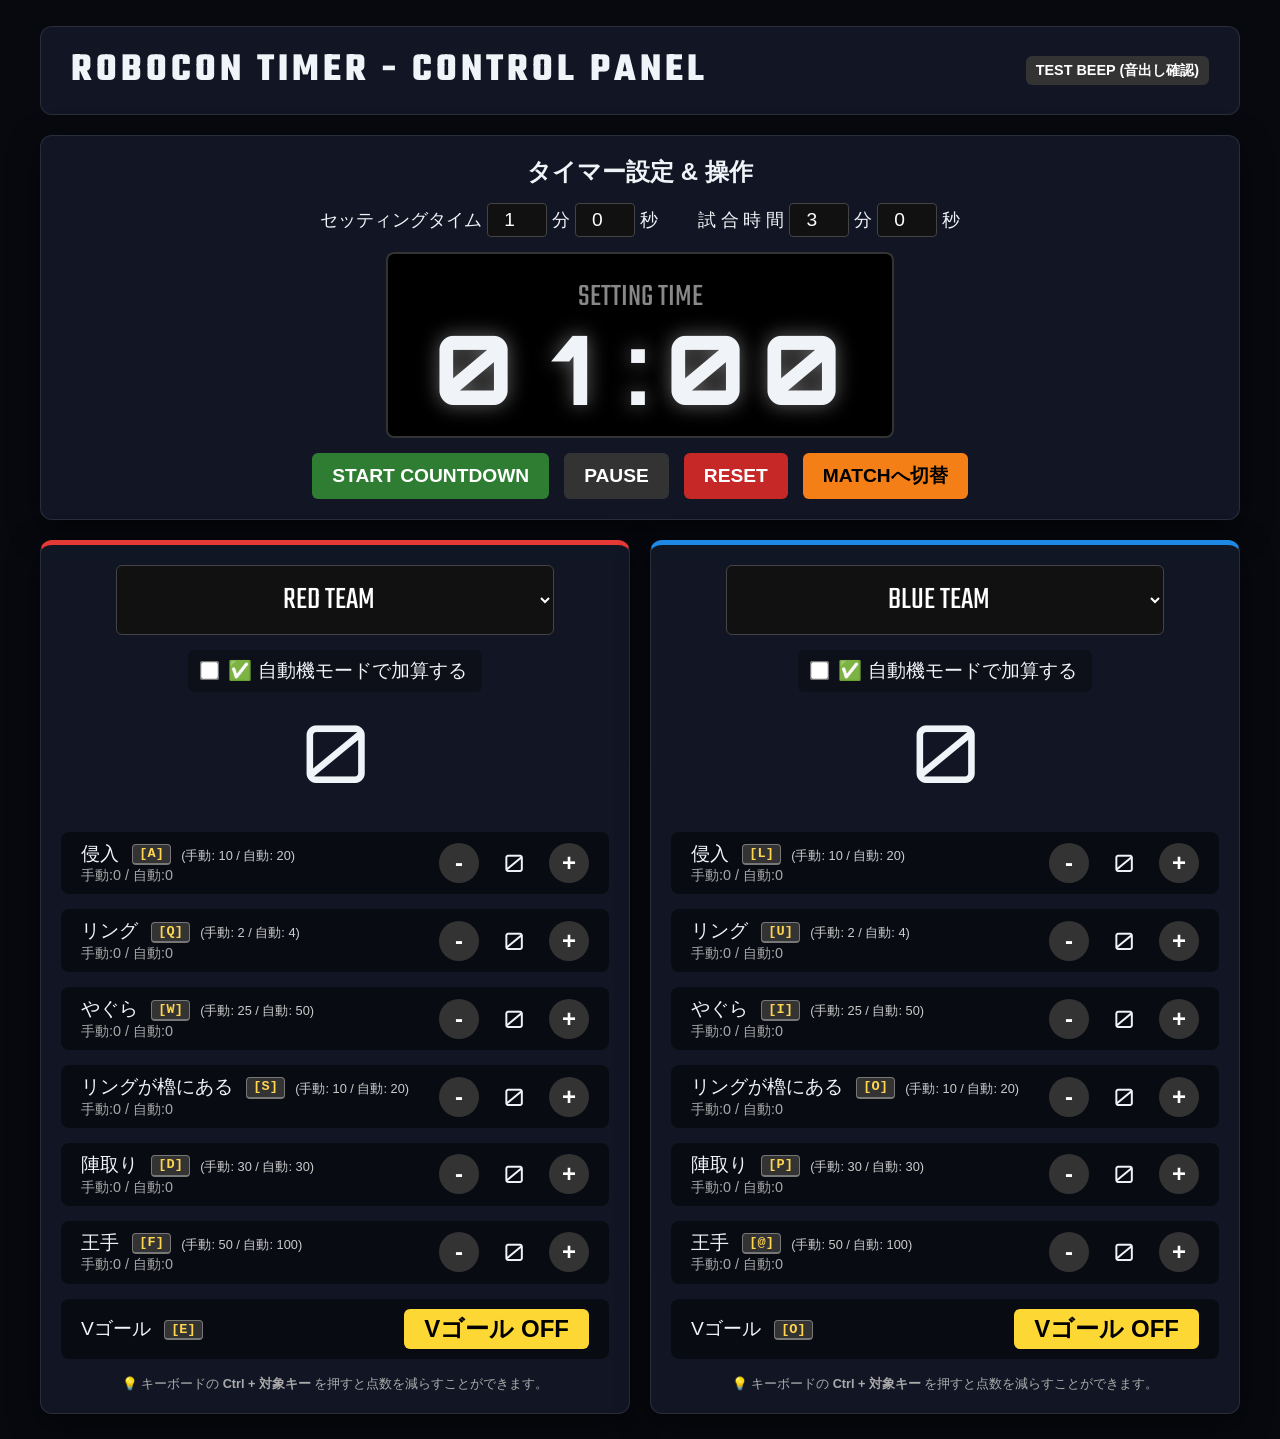
==== index.html @ b4f558af "first commit" ====
<!DOCTYPE html>
<html lang="ja">
<head>
    <meta charset="UTF-8">
    <meta name="viewport" content="width=device-width, initial-scale=1.0">
    <title>コントロールメイン | ロボコン用タイマー</title>
    <link rel="stylesheet" href="css/style.css">
    <link href="https://fonts.googleapis.com/css2?family=Teko:wght@400;600&family=Orbitron:wght@600;800&display=swap" rel="stylesheet">
</head>
<body class="control-mode">
    <div class="control-container">
        <header class="control-header">
            <h1>ROBOCON TIMER - CONTROL PANEL</h1>
            <div class="audio-loader">
                <button id="test-audio" class="btn small">TEST BEEP (音出し確認)</button>
            </div>
        </header>

        <section class="timer-controls panel">
            <h2>タイマー設定 & 操作</h2>
            <div class="settings">
                <div>
                    <label>セッティングタイム</label>
                    <input type="number" id="setting-min" value="1" min="0" max="99" class="input-time"> 分
                    <input type="number" id="setting-sec" value="0" min="0" max="59" class="input-time"> 秒
                </div>
                <div>
                    <label>試 合 時 間</label>
                    <input type="number" id="match-min" value="3" min="0" max="99" class="input-time"> 分
                    <input type="number" id="match-sec" value="0" min="0" max="59" class="input-time"> 秒
                </div>
            </div>
            <div class="main-display">
                <div class="phase-display" id="ctrl-phase">SETTINGTIME</div>
                <div class="time-display" id="ctrl-time">01:00</div>
            </div>
            <div class="action-buttons">
                <button id="btn-start" class="btn primary">START COUNTDOWN</button>
                <button id="btn-pause" class="btn">PAUSE</button>
                <button id="btn-reset" class="btn danger">RESET</button>
                <button id="btn-switch-match" class="btn warning">MATCHへ切替</button>
            </div>
        </section>

        <section class="score-controls">
            <!-- 赤チーム操作 -->
            <div class="team-control-panel red-panel panel">
                <select id="team-red-select" class="team-select"></select>
                
                <div class="team-mode-toggle" style="margin-top: 10px; background: rgba(0,0,0,0.3); padding: 8px 15px; border-radius: 6px;">
                    <label style="font-size: 1.2rem; cursor: pointer; display: flex; align-items: center;">
                        <input type="checkbox" id="chk-red-auto" style="transform: scale(1.5); margin-right: 12px; cursor: pointer;">
                        ✅ 自動機モードで加算する
                    </label>
                </div>
                
                <div class="total-score" id="ctrl-score-red">0</div>
                
                <div class="score-breakdown" id="red-breakdown">
                    <!-- JSによる動的生成 -->
                </div>
                
                <div class="key-hints" id="red-hints">
                    <!-- JSによる動的生成 -->
                </div>
            </div>

            <!-- 青チーム操作 -->
            <div class="team-control-panel blue-panel panel">
                <select id="team-blue-select" class="team-select"></select>
                
                <div class="team-mode-toggle" style="margin-top: 10px; background: rgba(0,0,0,0.3); padding: 8px 15px; border-radius: 6px;">
                    <label style="font-size: 1.2rem; cursor: pointer; display: flex; align-items: center;">
                        <input type="checkbox" id="chk-blue-auto" style="transform: scale(1.5); margin-right: 12px; cursor: pointer;">
                        ✅ 自動機モードで加算する
                    </label>
                </div>
                
                <div class="total-score" id="ctrl-score-blue">0</div>
                
                <div class="score-breakdown" id="blue-breakdown">
                    <!-- JSによる動的生成 -->
                </div>
                
                <div class="key-hints" id="blue-hints">
                    <!-- JSによる動的生成 -->
                </div>
            </div>
        </section>
        

    </div>
    <script src="js/control.js"></script>
</body>
</html>
---- css/style.css ----
/* Reset & Global */
* {
    box-sizing: border-box;
    margin: 0;
    padding: 0;
}

:root {
    --bg-dark: #07090f;
    --text-white: #f0f4f8;
    --red-team: #e53935;
    --red-team-glow: rgba(229, 57, 53, 0.6);
    --blue-team: #1e88e5;
    --blue-team-glow: rgba(30, 136, 229, 0.6);
    --yellow-alert: #fdd835;
    --yellow-glow: rgba(253, 216, 53, 0.6);
    --panel-bg: rgba(20, 25, 40, 0.85);
    --panel-border: rgba(255, 255, 255, 0.1);
    
    font-family: 'Teko', sans-serif;
}

body.capture-mode {
    background-color: var(--bg-dark);
    color: var(--text-white);
    overflow: hidden; /* OBSスクリーン用にはみ出し禁止 */
}

body.control-mode {
    background-color: var(--bg-dark);
    color: var(--text-white);
    overflow-x: hidden;
    overflow-y: auto; /* フルスクリーンや狭い画面でもコントロール操作に支障が出ないようスクロールを許可 */
}

/* =========================================
   キャプチャ画面 (OBS) スタイル
   ========================================= */
.capture-mode {
    display: flex;
    justify-content: center;
    align-items: center;
    height: 100vh;
    width: 100vw;
}

.screen-container {
    display: flex;
    flex-direction: column;
    width: 100%;
    height: 100%;
}

.timer-section {
    flex: 1; /* 上半分 50% */
    display: flex;
    flex-direction: column;
    justify-content: center;
    align-items: center;
    background: radial-gradient(circle at center, #111520 0%, #040508 100%);
    border-bottom: 4px solid var(--panel-border);
    transition: background-color 0.5s ease;
}

/* 背景は変更せず元のグラデーションを維持するため削除（必要に応じて微量の赤みなどを出しても良し） */

.timer-section.timeup .time-display {
    color: var(--yellow-alert);
    text-shadow: 0 0 20px var(--yellow-glow), 0 0 40px var(--yellow-alert);
    animation: flash 0.5s infinite alternate; /* 点滅を少し早くして焦燥感を演出 */
}

@keyframes flash {
    0% { opacity: 1; }
    100% { opacity: 0.7; }
}

.phase-label {
    font-size: min(4vw, 6vh);
    font-weight: 600;
    letter-spacing: 0.2em;
    color: rgba(255,255,255,0.7);
    margin-bottom: -1vh;
}

.time-display {
    font-family: 'Orbitron', sans-serif;
    font-size: min(24vw, 35vh);
    font-weight: 800;
    line-height: 1;
    text-shadow: 0 0 20px rgba(255,255,255,0.4);
    letter-spacing: 0.05em;
    transition: color 0.3s;
    font-variant-numeric: tabular-nums;
}

.score-section {
    flex: 1; /* 下半分 50% */
    display: flex;
    flex-direction: row;
    width: 100%;
}

.team-panel {
    flex: 1; /* 左右それぞれ 50% */
    display: flex;
    flex-direction: column;
    justify-content: center;
    align-items: center;
    position: relative;
    overflow: hidden;
    transition: background-color 0.5s, box-shadow 0.5s;
}

.team-red {
    background: linear-gradient(135deg, rgba(229, 57, 53, 0.15) 0%, rgba(0,0,0,0) 100%);
    border-right: 2px solid var(--panel-border);
}
.team-blue {
    background: linear-gradient(225deg, rgba(30, 136, 229, 0.15) 0%, rgba(0,0,0,0) 100%);
    border-left: 2px solid var(--panel-border);
}

.team-name {
    font-size: min(4vw, 6vh);
    font-weight: 600;
    letter-spacing: 0.15em;
    color: rgba(255,255,255,0.8);
    margin-bottom: 2vh;
}

.team-score {
    font-family: 'Orbitron', sans-serif;
    font-size: min(15vw, 30vh);
    font-weight: 800;
    line-height: 1;
    z-index: 2;
    font-variant-numeric: tabular-nums;
}

.team-red .team-score {
    color: var(--red-team);
    text-shadow: 0 0 30px var(--red-team-glow);
}
.team-blue .team-score {
    color: var(--blue-team);
    text-shadow: 0 0 30px var(--blue-team-glow);
}

/* V-GOAL Styles */
.vgoal-label {
    position: absolute;
    font-family: 'Orbitron', sans-serif;
    font-size: min(8vw, 15vh);
    font-weight: 800;
    color: var(--bg-dark);
    background: var(--yellow-alert);
    padding: 10px 40px;
    transform: rotate(-15deg) scale(0);
    opacity: 0;
    transition: all 0.5s cubic-bezier(0.175, 0.885, 0.32, 1.275);
    z-index: 10;
    box-shadow: 0 0 50px var(--yellow-glow);
}

.is-vgoal {
    background-color: var(--yellow-alert) !important;
}

.team-panel.is-vgoal::before {
    content: "";
    position: absolute;
    inset: 0;
    background: repeating-linear-gradient(
        45deg,
        rgba(0,0,0,0.1),
        rgba(0,0,0,0.1) 20px,
        rgba(0,0,0,0) 20px,
        rgba(0,0,0,0) 40px
    );
}

.team-panel.is-vgoal .team-score,
.team-panel.is-vgoal .team-name {
    color: var(--bg-dark);
    text-shadow: none;
}

.team-panel.is-vgoal .vgoal-label {
    transform: rotate(-5deg) scale(1.2);
    opacity: 1;
}

/* =========================================
   コントロール画面 スタイル
   ========================================= */
.control-mode {
    padding: 2vw; /* 余白もレスポンシブに */
    font-family: 'Helvetica Neue', Arial, sans-serif; 
    /* コントロール画面は汎用フォントも混ぜて見やすく */
}

.control-container {
    max-width: 1200px;
    margin: 0 auto;
    display: flex;
    flex-direction: column;
    gap: 20px;
}

.control-header {
    display: flex;
    justify-content: space-between;
    align-items: center;
    background: var(--panel-bg);
    padding: 15px 30px;
    border-radius: 12px;
    border: 1px solid var(--panel-border);
}

.control-header h1 {
    font-family: 'Teko', sans-serif;
    font-size: 2.5rem;
    letter-spacing: 0.1em;
}

.panel {
    background: var(--panel-bg);
    border: 1px solid var(--panel-border);
    border-radius: 12px;
    padding: 20px;
    box-shadow: 0 10px 30px rgba(0,0,0,0.5);
}

/* タイマーパネル */
.timer-controls {
    display: flex;
    flex-direction: column; /* 縦積みに戻してボタンが横移動するのを防ぐ */
    align-items: center;
    gap: 15px;
}

.settings {
    display: flex;
    gap: 40px;
    font-size: 1.1rem;
}

.input-time {
    width: 60px;
    background: #111;
    border: 1px solid #444;
    color: white;
    font-size: 1.2rem;
    padding: 5px;
    text-align: center;
    border-radius: 4px;
}

.main-display {
    text-align: center;
    background: #000;
    padding: 20px 40px;
    border-radius: 8px;
    border: 2px solid #333;
    min-width: 300px; /* カウントダウン一文字の時でも箱が潰れないようにする */
}

.main-display .phase-display {
    font-family: 'Teko', sans-serif;
    font-size: 2rem;
    color: #888;
}

.main-display .time-display {
    font-family: 'Orbitron', sans-serif;
    font-size: 6rem;
    line-height: 1;
    font-variant-numeric: tabular-nums;
}

.action-buttons {
    display: flex;
    gap: 15px;
}

.btn {
    padding: 10px 20px;
    font-size: 1.2rem;
    font-weight: bold;
    border: none;
    border-radius: 6px;
    cursor: pointer;
    transition: all 0.2s;
    background: #333;
    color: white;
}
.btn:hover { background: #444; }
.btn:active { transform: scale(0.95); }

.btn.primary { background: #2e7d32; }
.btn.primary:hover { background: #388e3c; }
.btn.danger { background: #c62828; }
.btn.danger:hover { background: #d32f2f; }
.btn.warning { background: #f57f17; color: black; }
.btn.warning:hover { background: #fbc02d; }
.btn.small { padding: 5px 10px; font-size: 0.9rem; }

/* スコアパネル */
.team-select {
    background: #111;
    color: white;
    border: 1px solid #444;
    padding: 10px;
    font-size: 2rem;
    font-family: 'Teko', sans-serif;
    margin-bottom: 5px;
    border-radius: 6px;
    width: 80%;
    text-align: center;
    cursor: pointer;
}
.team-select:focus {
    outline: none;
    border-color: #888;
}

.score-controls {
    display: flex;
    flex-wrap: wrap; /* 全画面化・画面縮小時に左右パネルが潰れず上下に折り返すよう保護 */
    gap: 20px;
}

.team-control-panel {
    flex: 1 1 350px; /* パネルが350pxより狭くならないよう確保 */
    display: flex;
    flex-direction: column;
    align-items: center;
}

.red-panel { border-top: 5px solid var(--red-team); }
.blue-panel { border-top: 5px solid var(--blue-team); }

.team-control-panel h2 {
    font-family: 'Teko', sans-serif;
    font-size: 3rem;
    letter-spacing: 0.1em;
}

.red-panel h2 { color: var(--red-team); }
.blue-panel h2 { color: var(--blue-team); }

.total-score {
    font-family: 'Orbitron', sans-serif;
    font-size: 5rem;
    margin: 10px 0;
    font-variant-numeric: tabular-nums;
}

.score-breakdown {
    width: 100%;
    margin-top: 20px;
    display: flex;
    flex-direction: column;
    gap: 15px;
}

.item {
    display: flex;
    justify-content: space-between;
    align-items: center;
    background: rgba(0,0,0,0.5);
    padding: 10px 20px;
    border-radius: 8px;
    font-size: 1.2rem;
}

.btn-group {
    display: flex;
    align-items: center;
    gap: 15px;
}

.op-btn {
    width: 40px;
    height: 40px;
    border-radius: 50%;
    font-size: 1.5rem;
    display: flex;
    justify-content: center;
    align-items: center;
}
.count {
    font-family: 'Orbitron', sans-serif;
    font-size: 1.5rem;
    min-width: 40px;
    text-align: center;
}

.vgoal-btn {
    width: auto;
    border-radius: 6px;
    background: var(--yellow-alert);
    color: black;
}
.vgoal-btn.active {
    background: #000;
    color: var(--yellow-alert);
    border: 2px solid var(--yellow-alert);
}

.key-hints {
    margin-top: 15px;
    font-size: 0.95rem;
    color: #aaa;
    text-align: center;
}

.key-badge {
    display: inline-block;
    background: #333;
    border: 1px solid #777;
    border-radius: 4px;
    border-bottom-width: 2px;
    padding: 1px 6px;
    font-size: 0.85rem;
    font-family: monospace;
    font-weight: bold;
    margin-left: 8px;
    color: #ffd54f;
    vertical-align: middle;
}

/* =========================================
   オーバーレイ画面 (クロマキー透過対応)
   ========================================= */
body.overlay-mode {
    background-color: #00ff00; /* Vゴールと同じく黄色の不透明化で解決したため、標準の純緑に復元 */
    color: var(--text-white);
    overflow: hidden;
}

.overlay-container {
    display: flex;
    justify-content: space-between;
    align-items: flex-start;
    padding: 3vh 3vw;
    width: 100vw;
    height: 100vh;
    box-sizing: border-box;
}

.overlay-team {
    display: flex;
    flex-direction: column;
    align-items: center;
    background: #0a0f19; /* 映像が透けないよう完全な不透明(ベタ塗り)に変更 */
    border-radius: 12px;
    padding: 10px 30px;
    border: 1px solid rgba(255, 255, 255, 0.2);
    position: relative;
    box-shadow: 0 10px 25px rgba(0,0,0,0.8);
    min-width: 15vw;
    transition: all 0.3s;
}

.overlay-team.team-red {
    border-top: 6px solid var(--red-team);
}
.overlay-team.team-blue {
    border-top: 6px solid var(--blue-team);
}

.overlay-mode .team-name {
    font-size: min(2vw, 3vh);
    margin-bottom: 0;
    color: rgba(255,255,255,0.9);
}

.overlay-mode .team-score {
    font-size: min(6vw, 10vh);
    line-height: 1;
    font-family: 'Orbitron', sans-serif;
    font-weight: 800;
    font-variant-numeric: tabular-nums;
    text-shadow: 0 0 15px rgba(0,0,0,1); /* カメラ映像用に強いシャドウ */
}

.overlay-mode .team-red .team-score { color: var(--red-team); text-shadow: 0 0 20px var(--red-team-glow); }
.overlay-mode .team-blue .team-score { color: var(--blue-team); text-shadow: 0 0 20px var(--blue-team-glow); }

.overlay-timer {
    display: flex;
    flex-direction: column;
    align-items: center;
    background: #0a0f19; /* こちらも不透明に変更 */
    padding: 10px 40px;
    border-radius: 12px;
    border: 1px solid rgba(255, 255, 255, 0.2);
    border-top: 6px solid #888;
    box-shadow: 0 10px 25px rgba(0,0,0,0.8);
    transition: background-color 0.5s ease;
}

.overlay-mode .phase-label {
    font-size: min(1.5vw, 2.5vh);
    margin-bottom: -0.5vh;
}

.overlay-mode .time-display {
    font-size: min(8vw, 12vh);
    line-height: 1;
    font-family: 'Orbitron', sans-serif;
    font-weight: 800;
    font-variant-numeric: tabular-nums;
    text-shadow: 0 0 10px rgba(0,0,0,0.5);
}

/* オーバーレイ独自のエフェクト（背景は変えず、文字だけを黄色にする） */
.overlay-timer.timeup {
    /* 背景色の上書きを削除し、元の #0a0f19 を維持 */
}
.overlay-timer.timeup .time-display {
    color: var(--yellow-alert); /* 文字を黄色に */
    text-shadow: 0 0 15px rgba(253, 216, 53, 0.8);
    animation: flash 0.5s infinite alternate;
}

.overlay-team.is-vgoal {
    background-color: var(--yellow-alert) !important;
    border-top-color: var(--bg-dark);
}
.overlay-team.is-vgoal .team-score,
.overlay-team.is-vgoal .team-name {
    color: var(--bg-dark);
    text-shadow: none;
}
.overlay-mode .vgoal-label {
    font-size: min(2vw, 4vh);
    padding: 5px 20px;
    opacity: 0; 
}
.overlay-team.is-vgoal .vgoal-label {
    opacity: 1;
    transform: rotate(-5deg) scale(1.1);
}

/* =========================================
   レスポンシブ対応 (スマートフォン・モバイル向け)
   ========================================= */
@media (max-width: 768px) {
    /* 全体と余白のコンパクト化 */
    .control-mode {
        padding: 10px;
    }
    .panel {
        padding: 15px 10px;
    }

    /* タイトルとヘッダー */
    .control-header {
        flex-direction: column;
        gap: 15px;
        text-align: center;
        padding: 15px;
    }
    .control-header h1 {
        font-size: 1.8rem;
    }

    /* タイマー設定パネル (時間を縦に並べる) */
    .settings {
        flex-direction: column;
        gap: 15px;
        width: 100%;
    }
    .settings > div {
        display: flex;
        justify-content: space-between;
        align-items: center;
        background: rgba(0,0,0,0.3);
        padding: 10px;
        border-radius: 8px;
    }

    /* タイマー数字 (はみ出さないように縮小) */
    .main-display {
        min-width: unset;
        width: 100%;
        padding: 15px 10px;
    }
    .main-display .time-display {
        font-size: 4rem; /* 6remから縮小 */
    }
    .main-display .phase-display {
        font-size: 1.5rem;
    }

    /* アクションボタン (縦に並べて押し間違いを防ぐ) */
    .action-buttons {
        flex-direction: column;
        width: 100%;
    }
    .action-buttons .btn {
        width: 100%;
        padding: 15px;
        font-size: 1.3rem;
    }

    /* チームスコアパネル (左右から上下へ幅を占有させる) */
    .team-control-panel {
        flex: 1 1 100%;
    }
    .team-select {
        width: 100%;
        font-size: 1.6rem;
    }
    .team-control-panel h2 {
        font-size: 2.2rem;
    }
    .total-score {
        font-size: 4rem;
    }

    /* 得点の入力ボタン群 (タッチミスを防ぐためのサイズ確保) */
    .item {
        flex-direction: column;
        align-items: stretch;
        gap: 10px;
        padding: 15px;
    }
    .item > div:first-child {
        text-align: center;
        margin-bottom: 5px;
    }
    .btn-group {
        justify-content: space-between;
        background: rgba(255,255,255,0.05);
        padding: 10px;
        border-radius: 8px;
    }
    .op-btn {
        width: 50px;
        height: 50px;
        font-size: 1.8rem;
    }
    .count {
        font-size: 2rem;
        min-width: 50px;
    }
    .vgoal-btn {
        width: 100%;
        padding: 15px;
        font-size: 1.2rem;
    }
}
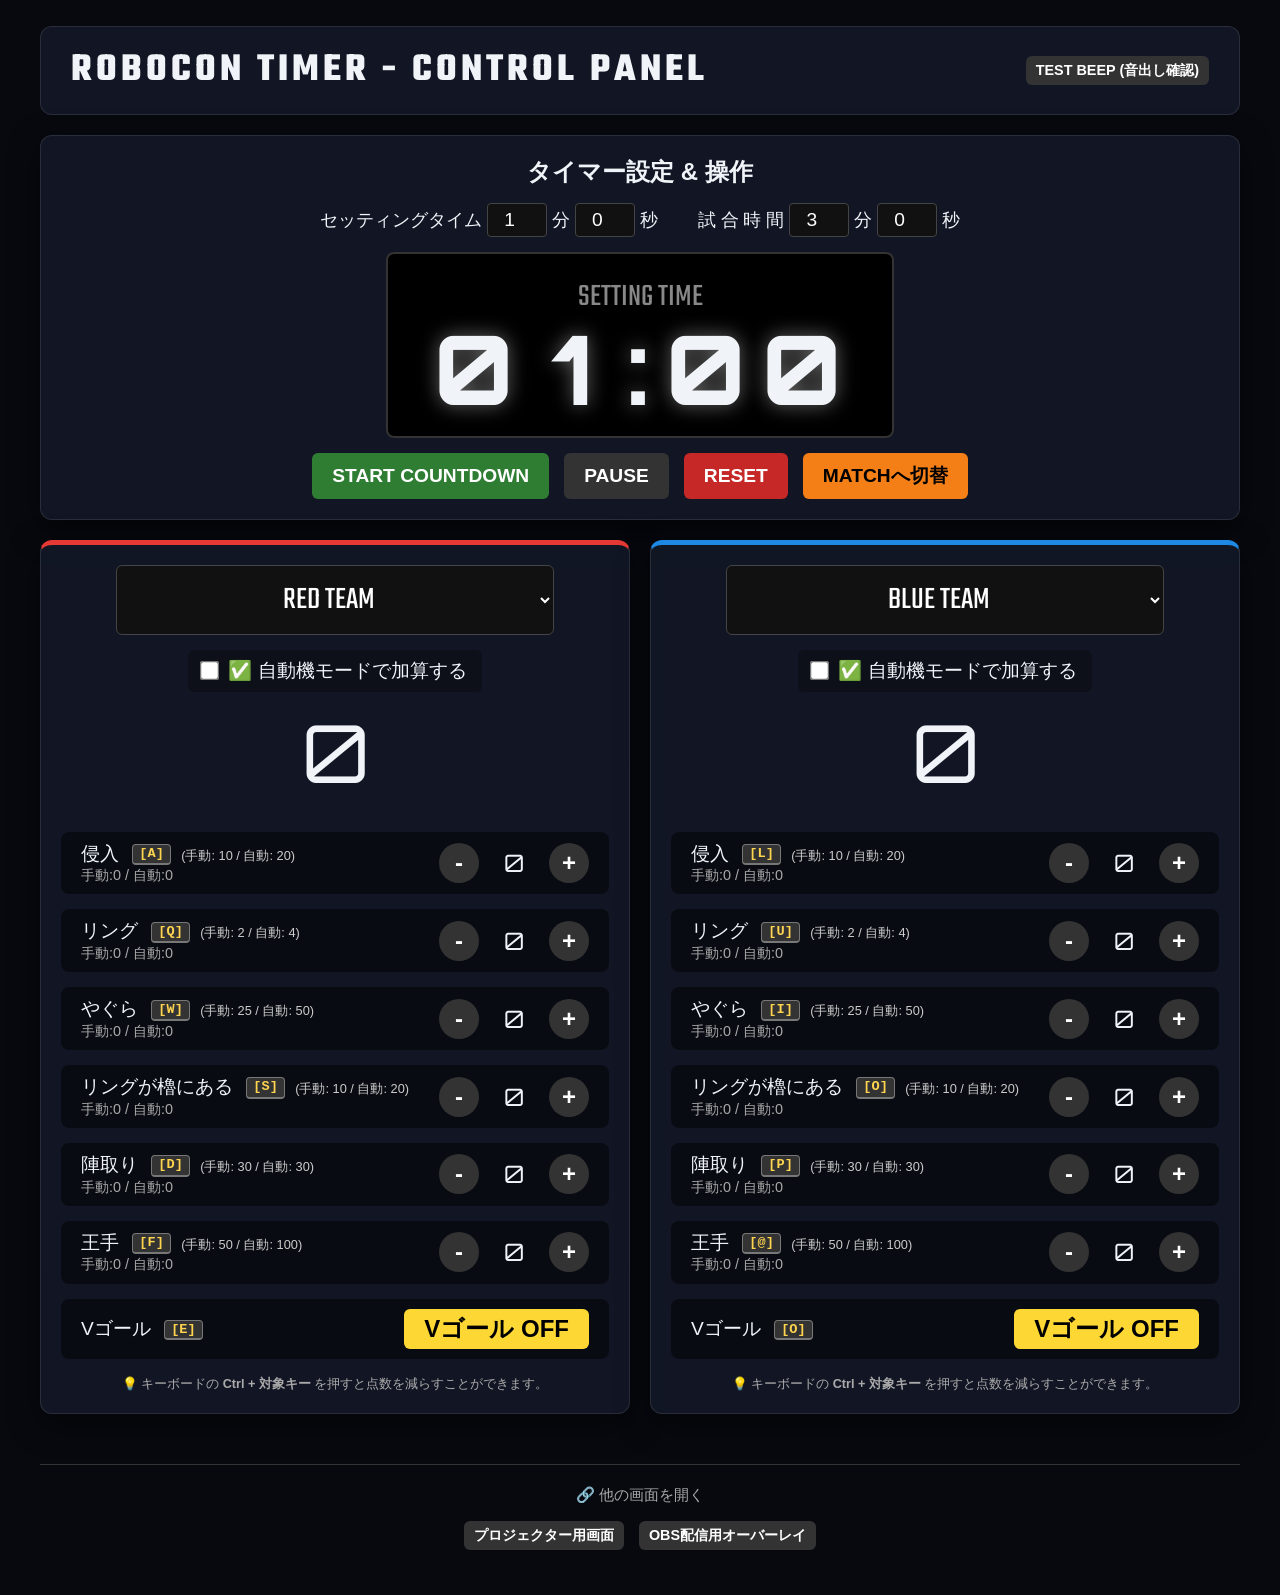
==== commit 57f1abbc: "add: index.htmlにほかページへのリンクを追加" ====
--- a/index.html
+++ b/index.html
@@ -89,6 +89,13 @@
         </section>
         
 
+        <footer class="control-footer" style="text-align: center; margin-top: 30px; padding: 20px 0; border-top: 1px solid #333;">
+            <p style="color: #aaa; font-size: 0.95rem; margin-bottom: 15px;">🔗 他の画面を開く</p>
+            <div style="display: flex; justify-content: center; gap: 15px; flex-wrap: wrap;">
+                <a href="screen.html" target="_blank" class="btn small" style="text-decoration: none;">プロジェクター用画面</a>
+                <a href="overlay.html" target="_blank" class="btn small" style="text-decoration: none;">OBS配信用オーバーレイ</a>
+            </div>
+        </footer>
     </div>
     <script src="js/control.js"></script>
 </body>
